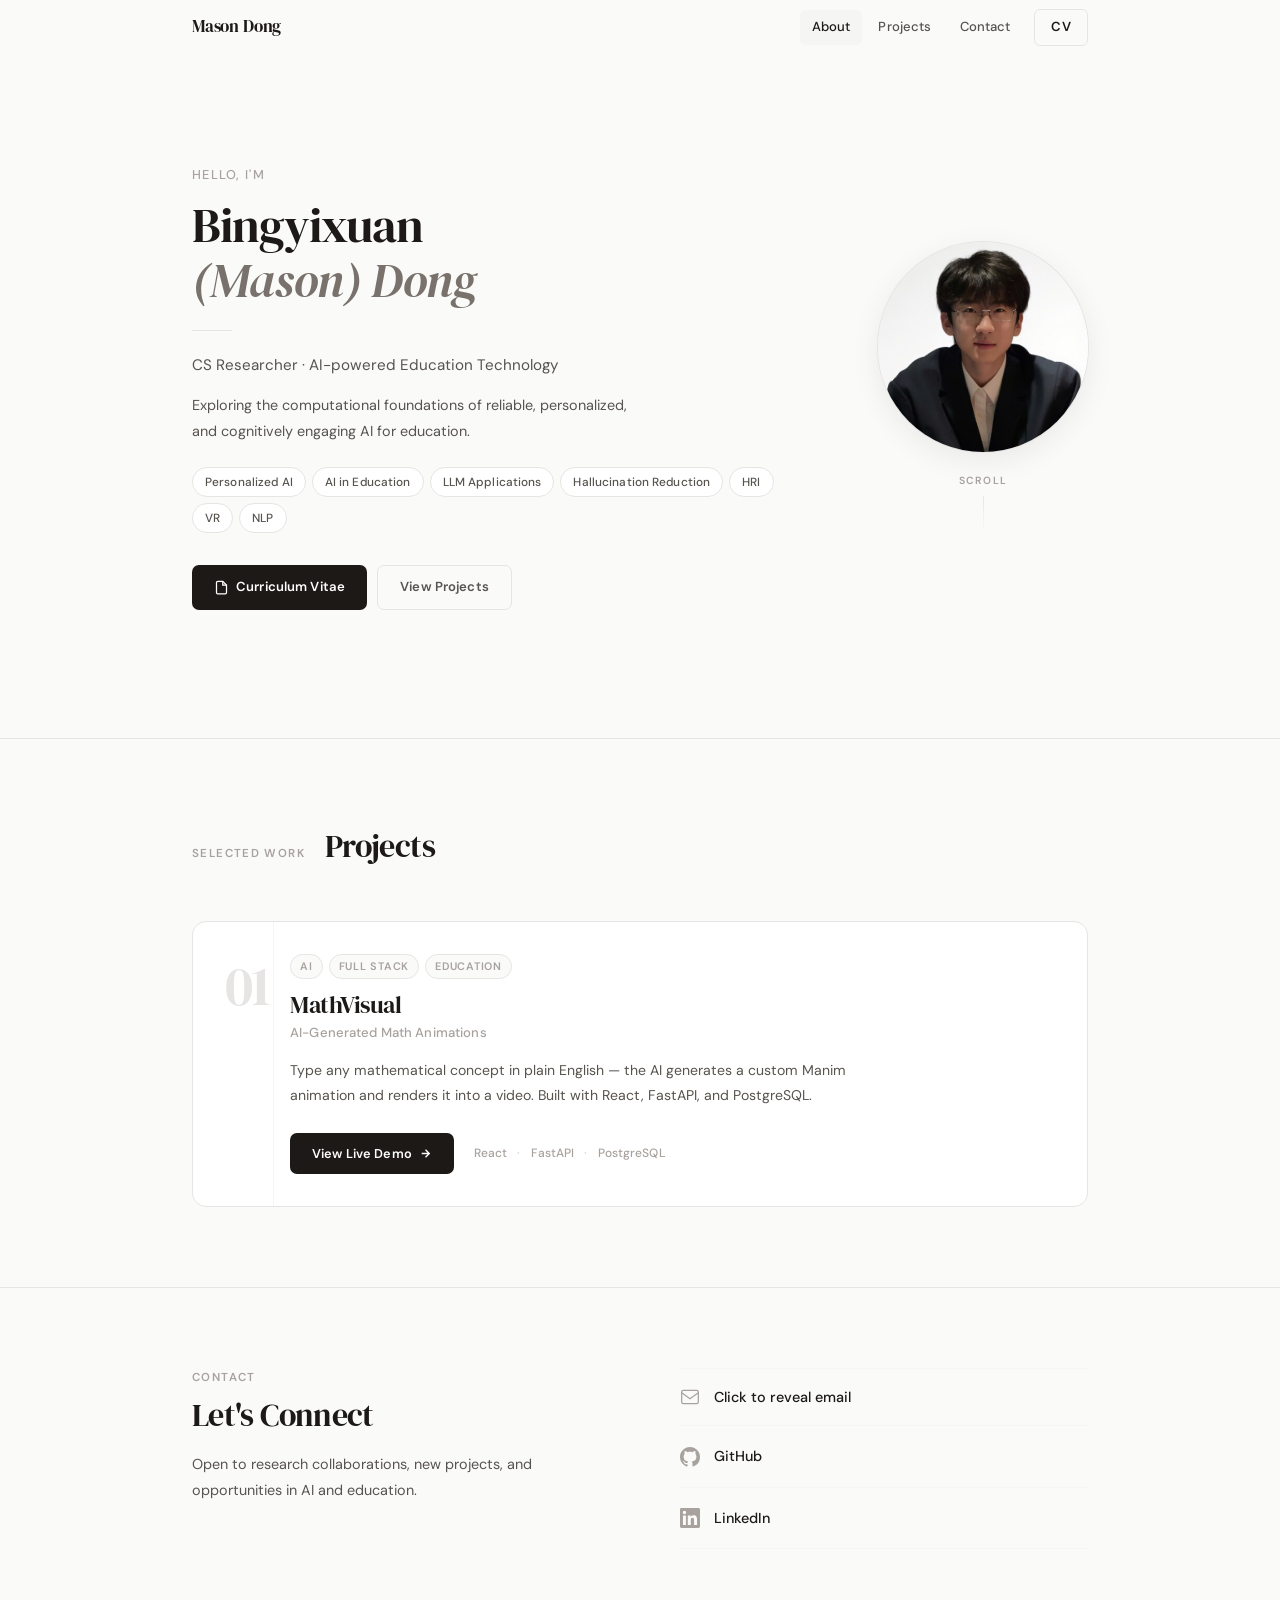
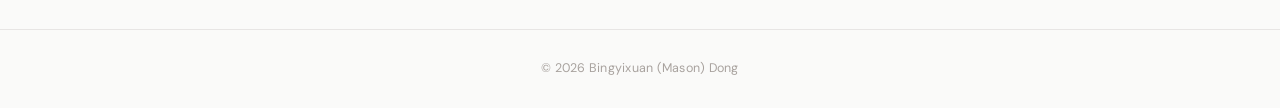
==== old/index.html @ eec5c9a4 "Redesign left board, fix right ribbon string, add old site, reduce intro to 3s - Left board: larger " ====
<!DOCTYPE html>
<html lang="en">
<head>
  <meta charset="UTF-8" />
  <meta name="viewport" content="width=device-width, initial-scale=1.0" />
  <title>Mason Dong — CS Researcher</title>
  <meta name="description" content="Bingyixuan (Mason) Dong — Computer Science researcher specializing in AI-powered education technology." />
  <!-- Google tag (gtag.js) -->
  <script async src="https://www.googletagmanager.com/gtag/js?id=G-XFJW2SNNZV"></script>
  <script>
    window.dataLayer = window.dataLayer || [];
    function gtag(){dataLayer.push(arguments);}
    gtag('js', new Date());
    gtag('config', 'G-XFJW2SNNZV');
  </script>
  <link rel="icon" href="../img/profile.png" />
  <link rel="stylesheet" href="css/style.css" />
  <link rel="preconnect" href="https://fonts.googleapis.com" />
  <link rel="preconnect" href="https://fonts.gstatic.com" crossorigin />
  <link href="https://fonts.googleapis.com/css2?family=DM+Serif+Display:ital@0;1&family=DM+Sans:wght@300;400;500;600&display=swap" rel="stylesheet" />
</head>
<body>

  <!-- ── NAVBAR ─────────────────────────────────── -->
  <header class="navbar" id="navbar">
    <div class="nav-inner container">
      <a href="#hero" class="nav-logo">Mason Dong</a>
      <nav class="nav-links">
        <a href="#hero"     class="nav-link" data-section="hero">About</a>
        <a href="#projects" class="nav-link" data-section="projects">Projects</a>
        <a href="#contact"  class="nav-link" data-section="contact">Contact</a>
        <a href="../BingyixuanResume.pdf" class="nav-cta" target="_blank">CV</a>
      </nav>
      <button class="nav-hamburger" id="hamburger" aria-label="Toggle menu">
        <span></span><span></span>
      </button>
    </div>
    <!-- mobile drawer -->
    <div class="nav-drawer" id="nav-drawer">
      <a href="#hero"     class="drawer-link" data-section="hero">About</a>
      <a href="#projects" class="drawer-link" data-section="projects">Projects</a>
      <a href="#contact"  class="drawer-link" data-section="contact">Contact</a>
      <a href="../BingyixuanResume.pdf" class="drawer-link" target="_blank">CV</a>
    </div>
  </header>

  <!-- ── HERO ───────────────────────────────────── -->
  <section class="hero" id="hero">
    <div class="container hero-content">
      <div class="hero-text reveal">
        <p class="hero-greeting">Hello, I'm</p>
        <h1>Bingyixuan<br><em>(Mason) Dong</em></h1>
        <div class="hero-rule"></div>
        <p class="hero-subtitle">CS Researcher &middot; AI-powered Education Technology</p>
        <p class="hero-desc">Exploring the computational foundations of reliable, personalized, and cognitively engaging AI for education.</p>
        <div class="hero-tags">
          <span class="tag">Personalized AI</span>
          <span class="tag">AI in Education</span>
          <span class="tag">LLM Applications</span>
          <span class="tag">Hallucination Reduction</span>
          <span class="tag">HRI</span>
          <span class="tag">VR</span>
          <span class="tag">NLP</span>
        </div>
        <div class="hero-actions">
          <a href="../BingyixuanResume.pdf" class="btn btn-primary" target="_blank">
            <svg width="15" height="15" viewBox="0 0 24 24" fill="none" stroke="currentColor" stroke-width="2"><path d="M14 2H6a2 2 0 00-2 2v16a2 2 0 002 2h12a2 2 0 002-2V8z"/><polyline points="14 2 14 8 20 8"/></svg>
            Curriculum Vitae
          </a>
          <a href="#projects" class="btn btn-ghost">View Projects</a>
        </div>
      </div>
      <div class="hero-portrait reveal reveal-delay-1">
        <div class="portrait-frame">
          <img src="../face.jpg" alt="Mason Dong" />
        </div>
        <div class="portrait-scroll-hint">
          <span>scroll</span>
          <div class="scroll-line"></div>
        </div>
      </div>
    </div>
  </section>

  <!-- ── PROJECTS ──────────────────────────────── -->
  <section class="section" id="projects">
    <div class="container">
      <div class="section-header reveal">
        <p class="section-label">Selected Work</p>
        <h2>Projects</h2>
      </div>

      <div class="projects-grid">

        <!-- MathVisual -->
        <article class="project-card reveal" data-num="01">
          <div class="project-card-inner">
            <div class="project-num">01</div>
            <div class="project-body">
              <div class="project-meta">
                <span class="project-tag">AI</span>
                <span class="project-tag">Full Stack</span>
                <span class="project-tag">Education</span>
              </div>
              <h3 class="project-title">MathVisual</h3>
              <p class="project-subtitle">AI-Generated Math Animations</p>
              <p class="project-desc">
                Type any mathematical concept in plain English — the AI generates a custom
                Manim animation and renders it into a video. Built with React, FastAPI, and PostgreSQL.
              </p>
              <div class="project-footer">
                <a href="../mathvisual/" target="_blank" rel="noopener noreferrer" class="btn btn-primary project-btn">
                  View Live Demo
                  <svg width="13" height="13" viewBox="0 0 24 24" fill="none" stroke="currentColor" stroke-width="2.5"><path d="M5 12h14M12 5l7 7-7 7"/></svg>
                </a>
                <div class="project-stack">
                  <span>React</span><span>FastAPI</span><span>PostgreSQL</span>
                </div>
              </div>
            </div>
          </div>
        </article>

      </div>
    </div>
  </section>

  <!-- ── CONTACT ───────────────────────────────── -->
  <section class="section section-contact" id="contact">
    <div class="container contact-container">
      <div class="contact-text reveal">
        <p class="section-label">Contact</p>
        <h2>Let's Connect</h2>
        <p class="contact-desc">Open to research collaborations, new projects, and opportunities in AI and education.</p>
      </div>
      <div class="contact-links reveal reveal-delay-1">
        <button class="contact-link" id="email-reveal" onclick="revealEmail()">
          <svg width="20" height="20" viewBox="0 0 24 24" fill="none" stroke="currentColor" stroke-width="1.5"><rect x="2" y="4" width="20" height="16" rx="2"/><path d="M22 7l-10 7L2 7"/></svg>
          <span>Click to reveal email</span>
          <svg class="link-arrow" width="16" height="16" viewBox="0 0 24 24" fill="none" stroke="currentColor" stroke-width="2"><path d="M5 12h14M12 5l7 7-7 7"/></svg>
        </button>
        <a href="https://github.com/bingdong45" target="_blank" rel="noopener noreferrer" class="contact-link">
          <svg width="20" height="20" viewBox="0 0 24 24" fill="currentColor"><path d="M12 0C5.37 0 0 5.37 0 12c0 5.31 3.435 9.795 8.205 11.385.6.105.825-.255.825-.57 0-.285-.015-1.23-.015-2.235-3.015.555-3.795-.735-4.035-1.41-.135-.345-.72-1.41-1.23-1.695-.42-.225-1.02-.78-.015-.795.945-.015 1.62.87 1.845 1.23 1.08 1.815 2.805 1.305 3.495.99.105-.78.42-1.305.765-1.605-2.67-.3-5.46-1.335-5.46-5.925 0-1.305.465-2.385 1.23-3.225-.12-.3-.54-1.53.12-3.18 0 0 1.005-.315 3.3 1.23.96-.27 1.98-.405 3-.405s2.04.135 3 .405c2.295-1.56 3.3-1.23 3.3-1.23.66 1.65.24 2.88.12 3.18.765.84 1.23 1.905 1.23 3.225 0 4.605-2.805 5.625-5.475 5.925.435.375.81 1.095.81 2.22 0 1.605-.015 2.895-.015 3.3 0 .315.225.69.825.57A12.02 12.02 0 0024 12c0-6.63-5.37-12-12-12z"/></svg>
          <span>GitHub</span>
          <svg class="link-arrow" width="16" height="16" viewBox="0 0 24 24" fill="none" stroke="currentColor" stroke-width="2"><path d="M5 12h14M12 5l7 7-7 7"/></svg>
        </a>
        <a href="https://www.linkedin.com/in/bingyixuan-dong-866819302/" target="_blank" rel="noopener noreferrer" class="contact-link">
          <svg width="20" height="20" viewBox="0 0 24 24" fill="currentColor"><path d="M20.447 20.452h-3.554v-5.569c0-1.328-.027-3.037-1.852-3.037-1.853 0-2.136 1.445-2.136 2.939v5.667H9.351V9h3.414v1.561h.046c.477-.9 1.637-1.85 3.37-1.85 3.601 0 4.267 2.37 4.267 5.455v6.286zM5.337 7.433a2.062 2.062 0 01-2.063-2.065 2.064 2.064 0 112.063 2.065zm1.782 13.019H3.555V9h3.564v11.452zM22.225 0H1.771C.792 0 0 .774 0 1.729v20.542C0 23.227.792 24 1.771 24h20.451C23.2 24 24 23.227 24 22.271V1.729C24 .774 23.2 0 22.222 0h.003z"/></svg>
          <span>LinkedIn</span>
          <svg class="link-arrow" width="16" height="16" viewBox="0 0 24 24" fill="none" stroke="currentColor" stroke-width="2"><path d="M5 12h14M12 5l7 7-7 7"/></svg>
        </a>
      </div>
    </div>
  </section>

  <!-- ── FOOTER ────────────────────────────────── -->
  <footer class="footer">
    <div class="container">
      <p>&copy; 2026 Bingyixuan (Mason) Dong</p>
    </div>
  </footer>

  <script src="js/main.js"></script>
</body>
</html>
---- old/css/style.css ----
/* ========================================
   Custom Properties
   ======================================== */
:root {
  --color-bg: #fafaf9;
  --color-surface: #ffffff;
  --color-text: #1c1917;
  --color-text-secondary: #57534e;
  --color-text-tertiary: #a8a29e;
  --color-primary: #1c1917;
  --color-accent: #78716c;
  --color-border: #e7e5e4;
  --color-border-light: #f5f5f4;
  --nav-h: 56px;
  --font-display: "DM Serif Display", Georgia, serif;
  --font-sans: "DM Sans", -apple-system, BlinkMacSystemFont, sans-serif;
  --ease: cubic-bezier(0.4, 0, 0.2, 1);
  --ease-out: cubic-bezier(0.16, 1, 0.3, 1);
}

/* ========================================
   Reset & Base
   ======================================== */
*, *::before, *::after {
  margin: 0;
  padding: 0;
  box-sizing: border-box;
}

html {
  scroll-behavior: smooth;
  -webkit-font-smoothing: antialiased;
}

body {
  font-family: var(--font-sans);
  font-size: 15px;
  line-height: 1.7;
  color: var(--color-text);
  background: var(--color-bg);
  padding-top: var(--nav-h);
}

img { max-width: 100%; display: block; }
a   { color: inherit; text-decoration: none; }
ul  { list-style: none; }

.container {
  max-width: 960px;
  margin: 0 auto;
  padding: 0 32px;
}

/* ========================================
   Navbar
   ======================================== */
.navbar {
  position: fixed;
  top: 0; left: 0; right: 0;
  z-index: 100;
  height: var(--nav-h);
  background: rgba(250, 250, 249, 0.88);
  backdrop-filter: blur(12px);
  -webkit-backdrop-filter: blur(12px);
  border-bottom: 1px solid transparent;
  transition: border-color 0.3s var(--ease), box-shadow 0.3s var(--ease);
}

.navbar.scrolled {
  border-color: var(--color-border);
  box-shadow: 0 1px 12px rgba(0,0,0,0.05);
}

.nav-inner {
  height: 100%;
  display: flex;
  align-items: center;
  justify-content: space-between;
}

.nav-logo {
  font-family: var(--font-display);
  font-size: 1.05rem;
  font-weight: 400;
  color: var(--color-text);
  letter-spacing: -0.01em;
  transition: opacity 0.2s;
}

.nav-logo:hover { opacity: 0.65; }

.nav-links {
  display: flex;
  align-items: center;
  gap: 4px;
}

.nav-link {
  font-size: 0.82rem;
  font-weight: 500;
  color: var(--color-text-secondary);
  padding: 6px 12px;
  border-radius: 6px;
  transition: color 0.2s, background 0.2s;
  letter-spacing: 0.01em;
}

.nav-link:hover,
.nav-link.active {
  color: var(--color-text);
  background: var(--color-border-light);
}

.nav-cta {
  font-size: 0.82rem;
  font-weight: 600;
  color: var(--color-text);
  padding: 6px 16px;
  border-radius: 6px;
  border: 1px solid var(--color-border);
  margin-left: 8px;
  transition: all 0.2s var(--ease);
  letter-spacing: 0.02em;
}

.nav-cta:hover {
  background: var(--color-primary);
  color: #fff;
  border-color: var(--color-primary);
}

/* Hamburger (mobile) */
.nav-hamburger {
  display: none;
  flex-direction: column;
  gap: 5px;
  background: none;
  border: none;
  cursor: pointer;
  padding: 4px;
}

.nav-hamburger span {
  display: block;
  width: 22px;
  height: 1.5px;
  background: var(--color-text);
  border-radius: 2px;
  transition: all 0.25s var(--ease);
  transform-origin: center;
}

.nav-hamburger.open span:first-child {
  transform: translateY(6.5px) rotate(45deg);
}

.nav-hamburger.open span:last-child {
  transform: translateY(-6.5px) rotate(-45deg);
}

/* Mobile drawer */
.nav-drawer {
  display: none;
  flex-direction: column;
  background: var(--color-surface);
  border-top: 1px solid var(--color-border);
  padding: 12px 24px 20px;
  gap: 2px;
  box-shadow: 0 8px 24px rgba(0,0,0,0.06);
}

.nav-drawer.open { display: flex; }

.drawer-link {
  font-size: 0.9rem;
  font-weight: 500;
  color: var(--color-text-secondary);
  padding: 10px 0;
  border-bottom: 1px solid var(--color-border-light);
  transition: color 0.2s;
}

.drawer-link:last-child { border-bottom: none; }
.drawer-link:hover { color: var(--color-text); }

/* ========================================
   Hero
   ======================================== */
.hero {
  min-height: calc(82vh - var(--nav-h));
  display: flex;
  align-items: center;
  padding: 60px 0 80px;
}

.hero-content {
  display: grid;
  grid-template-columns: 1fr auto;
  gap: 80px;
  align-items: center;
  width: 100%;
}

.hero-greeting {
  font-size: 0.8rem;
  font-weight: 500;
  letter-spacing: 0.1em;
  text-transform: uppercase;
  color: var(--color-text-tertiary);
  margin-bottom: 12px;
}

.hero h1 {
  font-family: var(--font-display);
  font-size: 3rem;
  font-weight: 400;
  line-height: 1.15;
  color: var(--color-text);
  letter-spacing: -0.02em;
  margin-bottom: 0;
}

.hero h1 em {
  font-style: italic;
  color: var(--color-accent);
}

.hero-rule {
  width: 40px;
  height: 1px;
  background: var(--color-border);
  margin: 22px 0;
}

.hero-subtitle {
  font-size: 0.95rem;
  color: var(--color-text-secondary);
  margin-bottom: 14px;
  font-weight: 400;
}

.hero-desc {
  font-size: 0.9rem;
  color: var(--color-text-secondary);
  max-width: 460px;
  line-height: 1.8;
  margin-bottom: 22px;
}

.hero-tags {
  display: flex;
  flex-wrap: wrap;
  gap: 6px;
  margin-bottom: 32px;
}

.tag {
  padding: 4px 12px;
  background: var(--color-surface);
  color: var(--color-text-secondary);
  border: 1px solid var(--color-border);
  border-radius: 100px;
  font-size: 0.74rem;
  font-weight: 500;
  letter-spacing: 0.01em;
  transition: all 0.2s var(--ease);
}

.tag:hover {
  border-color: var(--color-accent);
  color: var(--color-text);
}

.hero-actions {
  display: flex;
  gap: 10px;
  flex-wrap: wrap;
}

/* Portrait */
.hero-portrait {
  display: flex;
  flex-direction: column;
  align-items: center;
  gap: 20px;
}

.portrait-frame {
  width: 210px;
  height: 210px;
  border-radius: 50%;
  overflow: hidden;
  position: relative;
  box-shadow:
    0 0 0 1px var(--color-border),
    0 8px 30px rgba(0, 0, 0, 0.07);
}

.portrait-frame img {
  width: 100%;
  height: 100%;
  object-fit: cover;
}

.portrait-scroll-hint {
  display: flex;
  flex-direction: column;
  align-items: center;
  gap: 6px;
  opacity: 0;
  animation: fadeIn 1s var(--ease-out) 1.2s forwards;
}

.portrait-scroll-hint span {
  font-size: 0.65rem;
  font-weight: 600;
  letter-spacing: 0.12em;
  text-transform: uppercase;
  color: var(--color-text-tertiary);
}

.scroll-line {
  width: 1px;
  height: 36px;
  background: linear-gradient(to bottom, var(--color-border), transparent);
  animation: scrollPulse 2s ease-in-out 1.5s infinite;
}

@keyframes scrollPulse {
  0%, 100% { opacity: 0.4; transform: scaleY(1); }
  50%       { opacity: 1;   transform: scaleY(1.15); }
}

@keyframes fadeIn {
  to { opacity: 1; }
}

/* ========================================
   Buttons
   ======================================== */
.btn {
  display: inline-flex;
  align-items: center;
  gap: 7px;
  padding: 10px 22px;
  border-radius: 7px;
  font-size: 0.82rem;
  font-weight: 600;
  letter-spacing: 0.01em;
  transition: all 0.2s var(--ease);
  cursor: pointer;
  border: none;
  font-family: var(--font-sans);
}

.btn-primary {
  background: var(--color-primary);
  color: #fff;
}

.btn-primary:hover {
  background: #0c0a09;
  transform: translateY(-1px);
  box-shadow: 0 4px 14px rgba(0, 0, 0, 0.18);
}

.btn-ghost {
  background: transparent;
  color: var(--color-text-secondary);
  border: 1px solid var(--color-border);
}

.btn-ghost:hover {
  border-color: var(--color-accent);
  color: var(--color-text);
  transform: translateY(-1px);
}

/* ========================================
   Section shared
   ======================================== */
.section {
  padding: 80px 0;
  border-top: 1px solid var(--color-border);
}

.section-header {
  display: flex;
  align-items: baseline;
  gap: 20px;
  margin-bottom: 48px;
}

.section-label {
  font-size: 0.72rem;
  font-weight: 600;
  letter-spacing: 0.12em;
  text-transform: uppercase;
  color: var(--color-text-tertiary);
}

.section h2,
.section-header h2 {
  font-family: var(--font-display);
  font-size: 2rem;
  font-weight: 400;
  color: var(--color-text);
  letter-spacing: -0.02em;
}

/* ========================================
   Projects
   ======================================== */
.projects-grid {
  display: flex;
  flex-direction: column;
  gap: 20px;
}

.project-card {
  position: relative;
  border: 1px solid var(--color-border);
  border-radius: 14px;
  background: var(--color-surface);
  overflow: hidden;
  transition: box-shadow 0.3s var(--ease), transform 0.3s var(--ease), border-color 0.3s var(--ease);
}

.project-card::before {
  content: '';
  position: absolute;
  top: 0; left: 0;
  width: 3px;
  height: 100%;
  background: var(--color-primary);
  transform: scaleY(0);
  transform-origin: top;
  transition: transform 0.35s var(--ease-out);
}

.project-card:hover {
  box-shadow: 0 12px 40px rgba(0, 0, 0, 0.08);
  transform: translateY(-3px);
  border-color: #d4d0ce;
}

.project-card:hover::before {
  transform: scaleY(1);
}

.project-card-inner {
  display: grid;
  grid-template-columns: 80px 1fr;
  gap: 0;
}

.project-num {
  font-family: var(--font-display);
  font-size: 3.5rem;
  font-weight: 400;
  color: var(--color-border);
  line-height: 1;
  padding: 36px 0 36px 32px;
  align-self: start;
  letter-spacing: -0.04em;
  transition: color 0.3s var(--ease);
  user-select: none;
}

.project-card:hover .project-num {
  color: #d4d0ce;
}

.project-body {
  padding: 32px 36px 32px 16px;
  border-left: 1px solid var(--color-border-light);
}

.project-meta {
  display: flex;
  gap: 6px;
  margin-bottom: 12px;
  flex-wrap: wrap;
}

.project-tag {
  padding: 2px 9px;
  background: var(--color-bg);
  color: var(--color-text-tertiary);
  border: 1px solid var(--color-border);
  border-radius: 100px;
  font-size: 0.68rem;
  font-weight: 600;
  letter-spacing: 0.07em;
  text-transform: uppercase;
}

.project-title {
  font-family: var(--font-display);
  font-size: 1.5rem;
  font-weight: 400;
  color: var(--color-text);
  letter-spacing: -0.02em;
  line-height: 1.2;
  margin-bottom: 2px;
}

.project-subtitle {
  font-size: 0.82rem;
  color: var(--color-text-tertiary);
  font-weight: 500;
  margin-bottom: 14px;
  letter-spacing: 0.01em;
}

.project-desc {
  font-size: 0.88rem;
  color: var(--color-text-secondary);
  line-height: 1.8;
  max-width: 560px;
  margin-bottom: 24px;
}

.project-footer {
  display: flex;
  align-items: center;
  gap: 20px;
  flex-wrap: wrap;
}

.project-btn { font-size: 0.8rem; }

.project-stack {
  display: flex;
  gap: 10px;
  font-size: 0.75rem;
  color: var(--color-text-tertiary);
  font-weight: 500;
  letter-spacing: 0.01em;
}

.project-stack span::before {
  content: '·';
  margin-right: 10px;
  opacity: 0.5;
}

.project-stack span:first-child::before { display: none; }

/* ========================================
   Contact
   ======================================== */
.section-contact { border-top: 1px solid var(--color-border); }

.contact-container {
  display: grid;
  grid-template-columns: 1fr 1fr;
  gap: 80px;
  align-items: start;
}

.contact-desc {
  font-size: 0.9rem;
  color: var(--color-text-secondary);
  margin-top: 10px;
  line-height: 1.75;
}

.contact-links {
  display: flex;
  flex-direction: column;
  gap: 0;
}

.contact-link {
  display: flex;
  align-items: center;
  gap: 14px;
  padding: 18px 0;
  border-bottom: 1px solid var(--color-border-light);
  color: var(--color-text);
  font-size: 0.9rem;
  font-weight: 500;
  transition: all 0.2s var(--ease);
  background: none;
  border-top: none;
  border-left: none;
  border-right: none;
  cursor: pointer;
  font-family: var(--font-sans);
  width: 100%;
  text-align: left;
}

.contact-link:first-child { border-top: 1px solid var(--color-border-light); }

.contact-link svg {
  color: var(--color-text-tertiary);
  flex-shrink: 0;
  transition: color 0.2s;
}

.contact-link svg[fill="currentColor"] { fill: var(--color-text-tertiary); }

.contact-link .link-arrow {
  margin-left: auto;
  opacity: 0;
  transform: translateX(-6px);
  transition: all 0.2s var(--ease);
  color: var(--color-text-secondary);
}

.contact-link:hover { color: var(--color-text); }
.contact-link:hover svg { color: var(--color-text); }
.contact-link:hover svg[fill="currentColor"] { fill: var(--color-text); }
.contact-link:hover .link-arrow { opacity: 1; transform: translateX(0); }

/* ========================================
   Footer
   ======================================== */
.footer {
  padding: 28px 0;
  text-align: center;
  border-top: 1px solid var(--color-border);
}

.footer p {
  font-size: 0.78rem;
  color: var(--color-text-tertiary);
  letter-spacing: 0.02em;
}

/* ========================================
   Scroll Reveal
   ======================================== */
.reveal {
  opacity: 0;
  transform: translateY(18px);
  transition: opacity 0.75s var(--ease-out), transform 0.75s var(--ease-out);
}

.reveal.revealed {
  opacity: 1;
  transform: translateY(0);
}

.reveal-delay-1 { transition-delay: 0.12s; }

/* ========================================
   Responsive
   ======================================== */
@media (max-width: 768px) {
  .container { padding: 0 20px; }

  .nav-links { display: none; }
  .nav-hamburger { display: flex; }

  .hero {
    min-height: auto;
    padding: 40px 0 60px;
  }

  .hero-content {
    grid-template-columns: 1fr;
    text-align: center;
    gap: 36px;
  }

  .hero h1 { font-size: 2.2rem; }

  .hero-desc, .hero-rule {
    margin-left: auto;
    margin-right: auto;
  }

  .hero-tags, .hero-actions { justify-content: center; }

  .hero-portrait { order: -1; }

  .portrait-frame { width: 150px; height: 150px; }

  .portrait-scroll-hint { display: none; }

  .section { padding: 56px 0; }

  .section-header {
    flex-direction: column;
    gap: 4px;
    margin-bottom: 32px;
  }

  .project-card-inner { grid-template-columns: 1fr; }

  .project-num {
    font-size: 2rem;
    padding: 24px 0 0 24px;
  }

  .project-body { padding: 16px 24px 28px; border-left: none; border-top: 1px solid var(--color-border-light); }

  .contact-container {
    grid-template-columns: 1fr;
    gap: 36px;
  }
}

@media (max-width: 480px) {
  .hero h1 { font-size: 1.85rem; }
  .portrait-frame { width: 130px; height: 130px; }
}
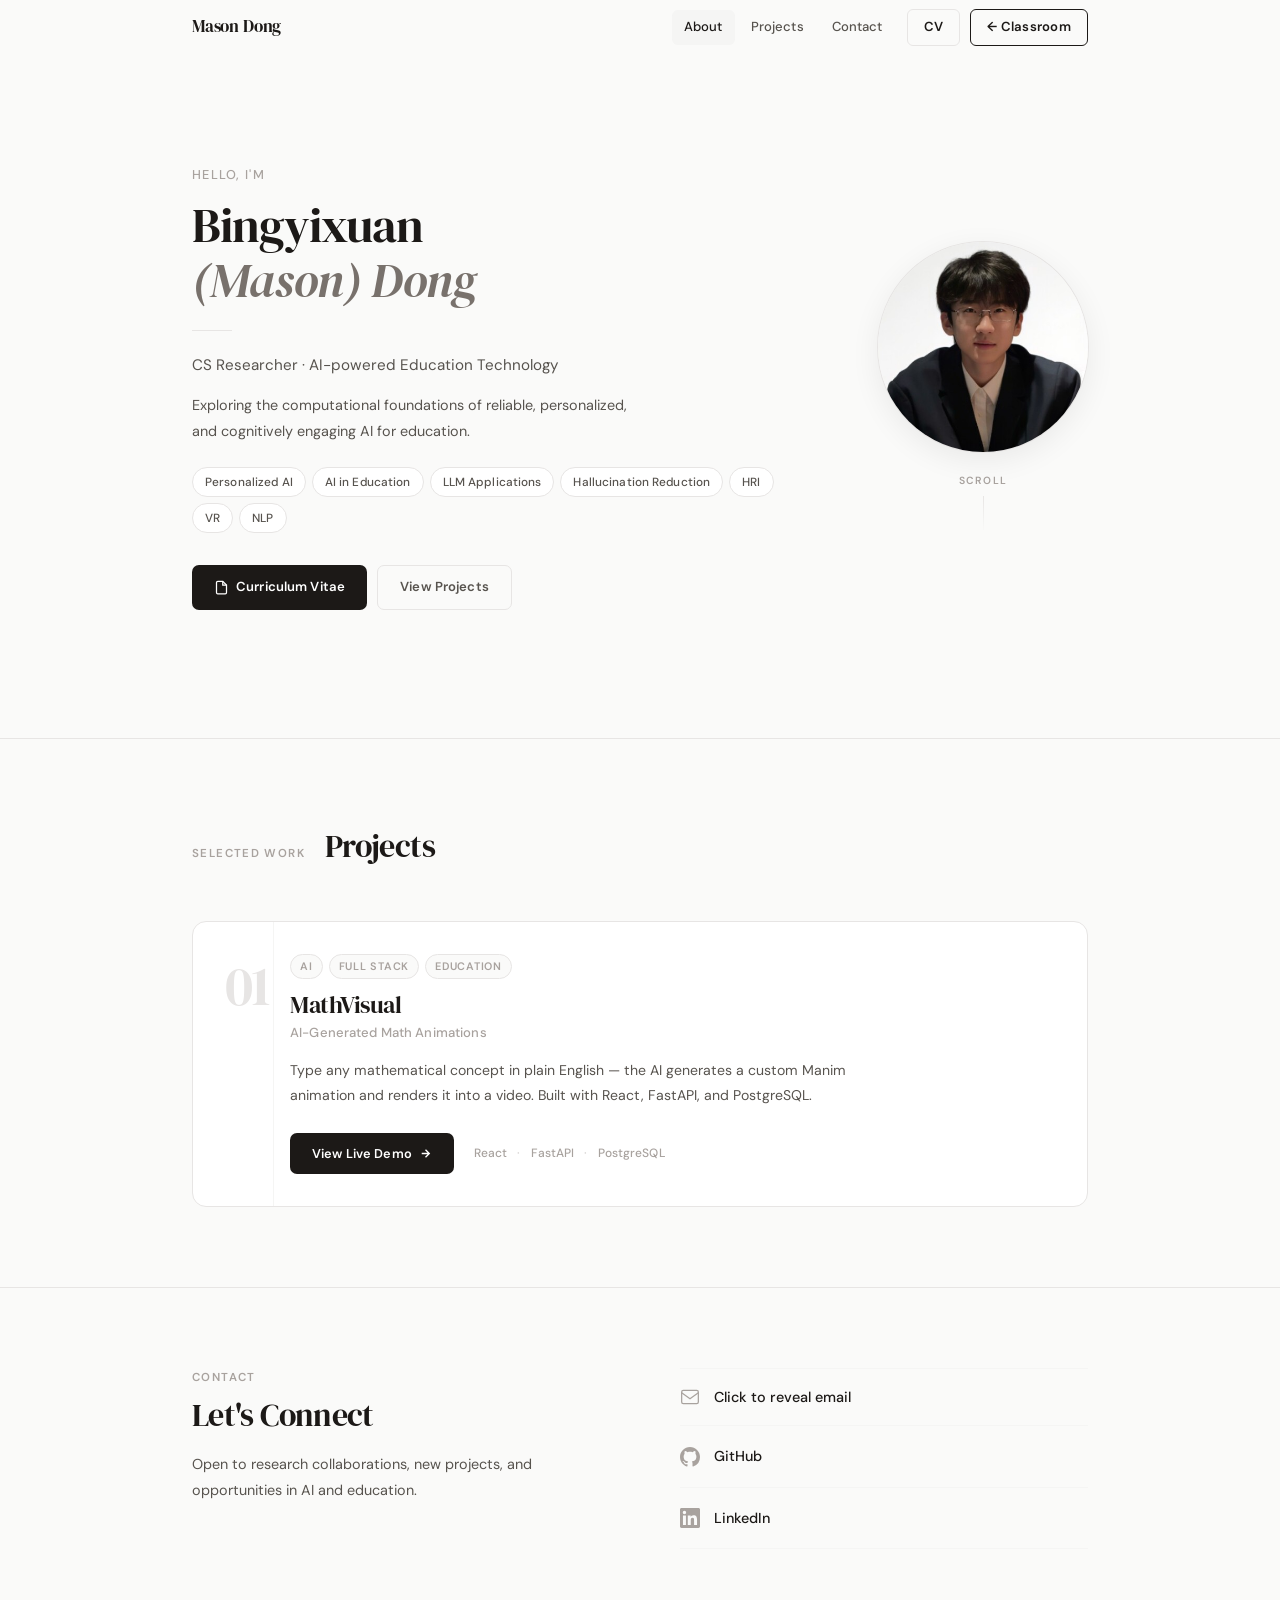
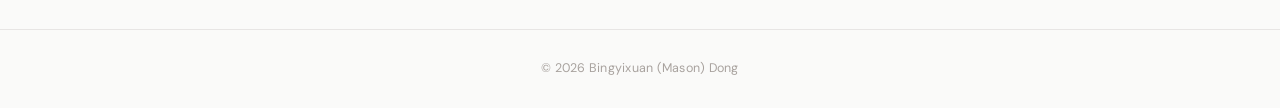
==== commit a060ac9d: "Add back-to-classroom link in old site navbar and mobile drawer Co-Authored-By: Claude Sonnet 4.6 <n" ====
--- a/old/index.html
+++ b/old/index.html
@@ -30,6 +30,7 @@
         <a href="#projects" class="nav-link" data-section="projects">Projects</a>
         <a href="#contact"  class="nav-link" data-section="contact">Contact</a>
         <a href="../BingyixuanResume.pdf" class="nav-cta" target="_blank">CV</a>
+        <a href="../" class="nav-cta" style="background:transparent;border:1px solid currentColor;margin-left:6px;">← Classroom</a>
       </nav>
       <button class="nav-hamburger" id="hamburger" aria-label="Toggle menu">
         <span></span><span></span>
@@ -41,6 +42,7 @@
       <a href="#projects" class="drawer-link" data-section="projects">Projects</a>
       <a href="#contact"  class="drawer-link" data-section="contact">Contact</a>
       <a href="../BingyixuanResume.pdf" class="drawer-link" target="_blank">CV</a>
+      <a href="../" class="drawer-link">← Back to Classroom</a>
     </div>
   </header>
 
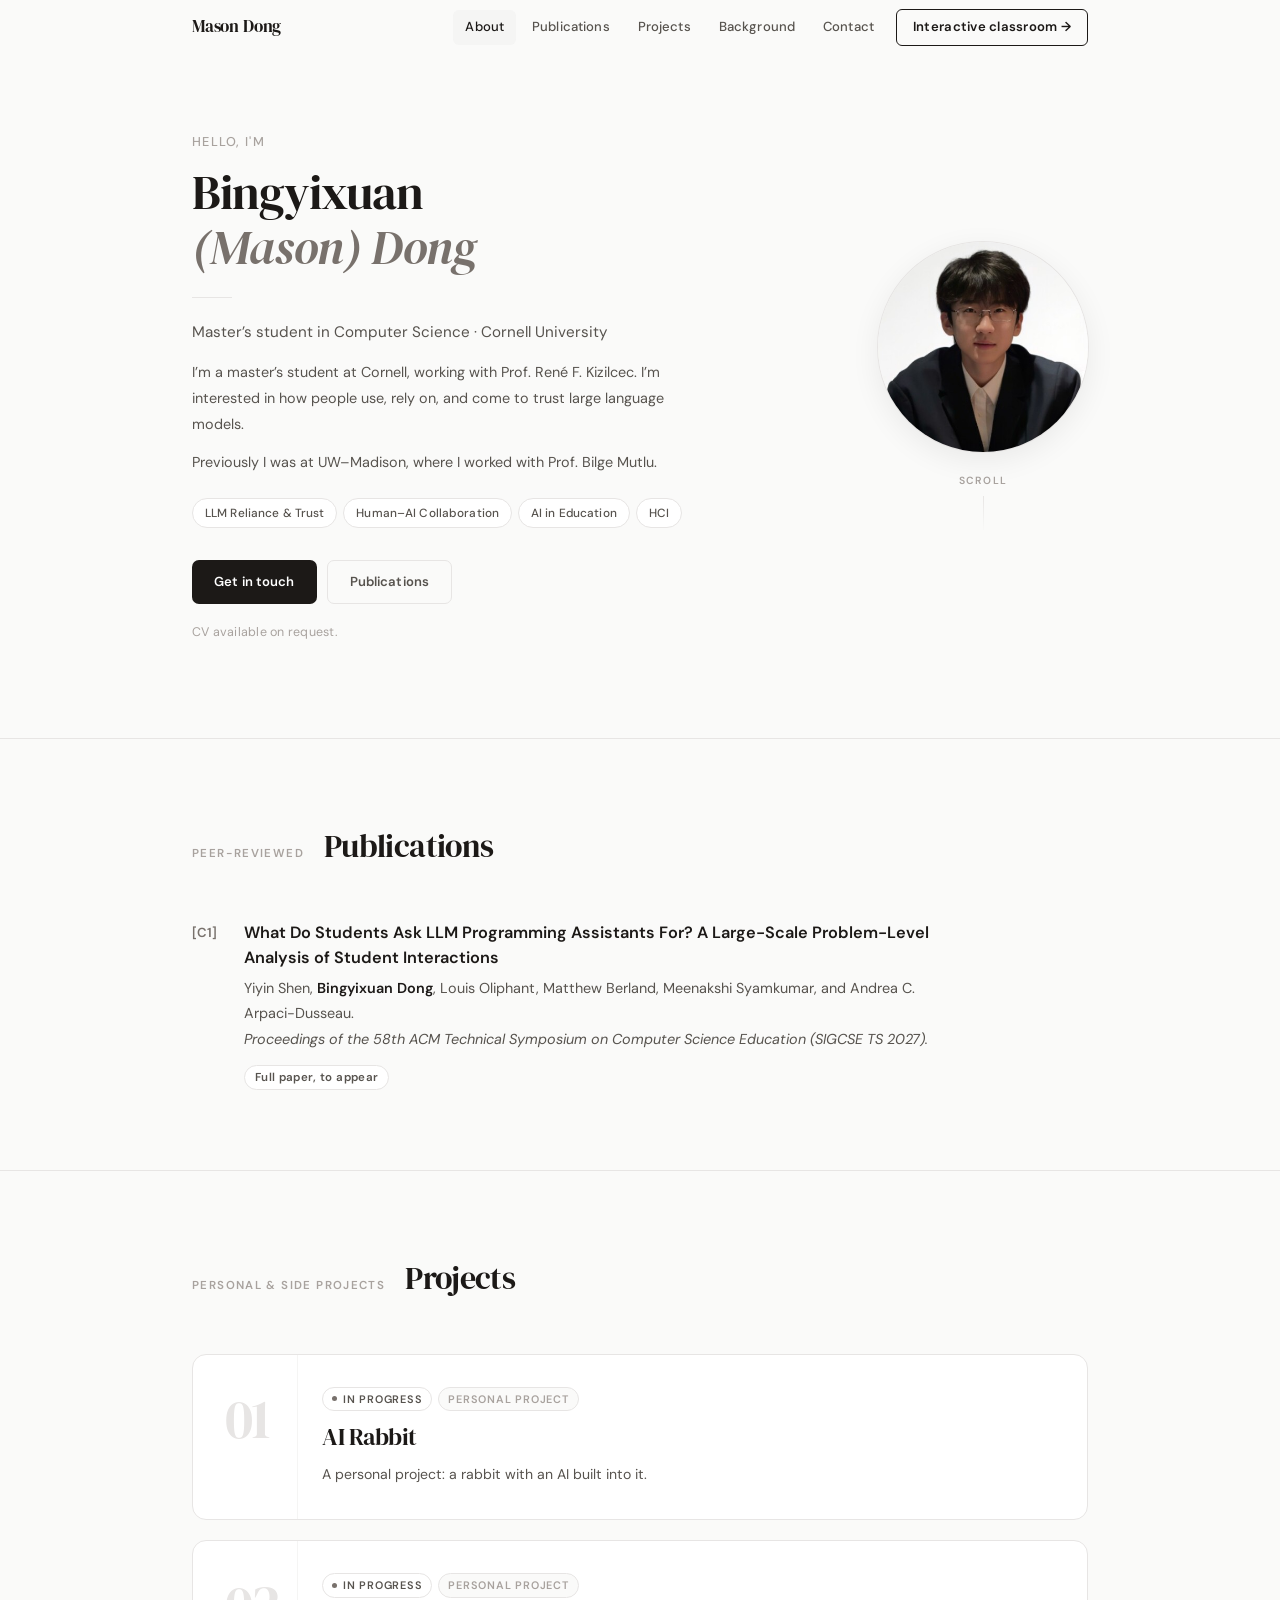
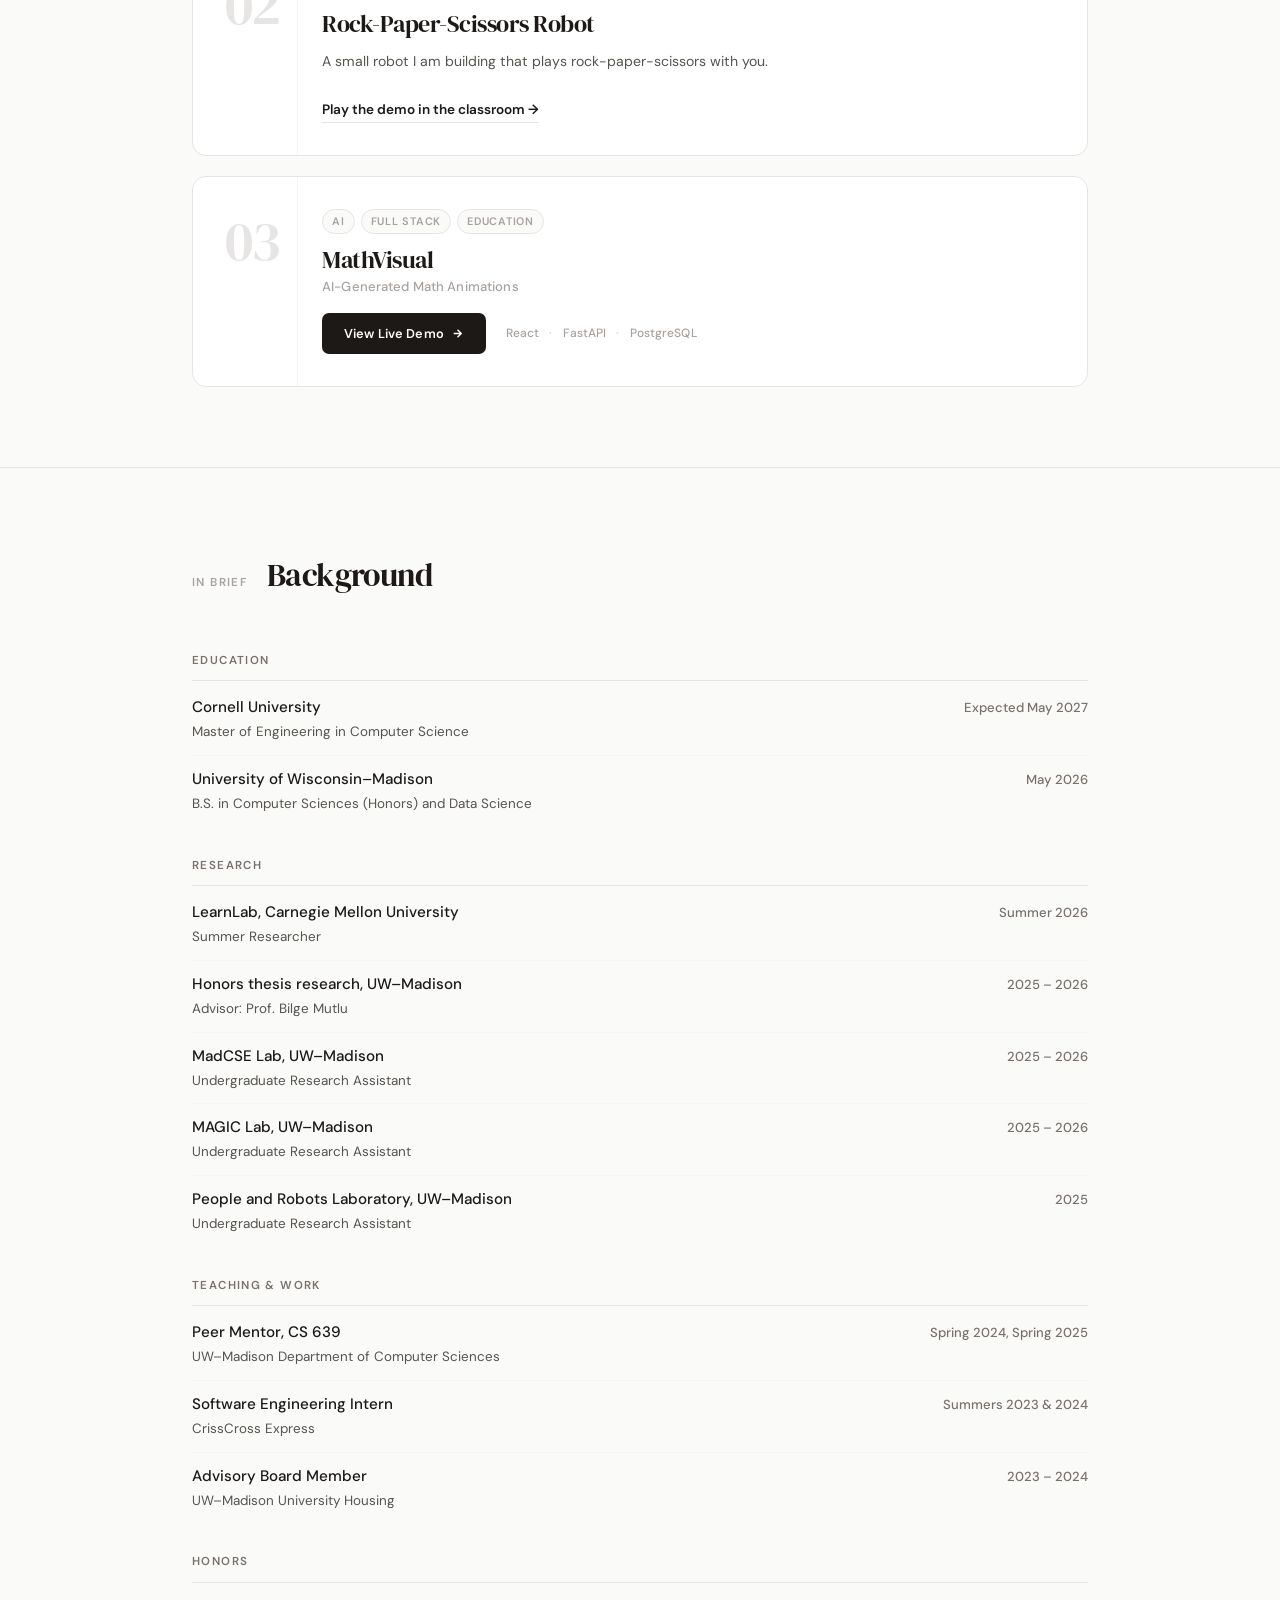
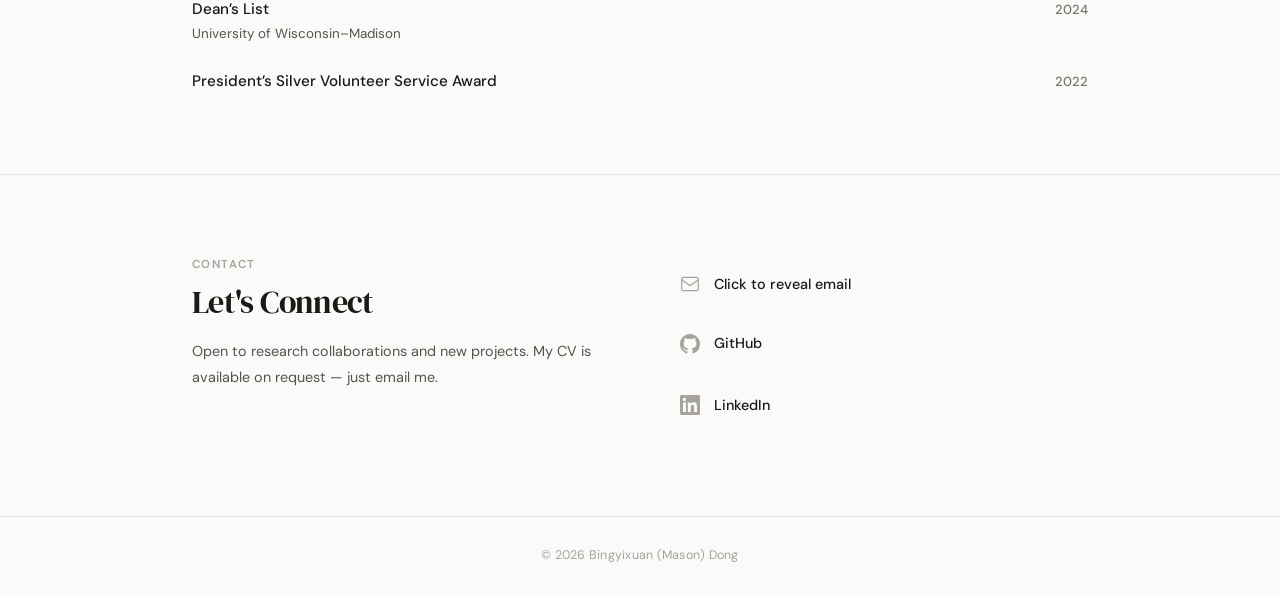
==== commit f3ba986f: "Rework the site: clearer first page, walk-up classroom, short standard page First page - Two side-by" ====
--- a/old/index.html
+++ b/old/index.html
@@ -3,15 +3,15 @@
 <head>
   <meta charset="UTF-8" />
   <meta name="viewport" content="width=device-width, initial-scale=1.0" />
-  <title>Mason Dong — CS Researcher</title>
-  <meta name="description" content="Bingyixuan (Mason) Dong — Computer Science researcher specializing in AI-powered education technology." />
+  <title>Mason Dong — Master’s Student in Computer Science, Cornell University</title>
+  <meta name="description" content="Bingyixuan (Mason) Dong — master’s student in Computer Science at Cornell University, interested in how people use, rely on, and trust large language models." />
   <!-- Google tag (gtag.js) -->
-  <script async src="https://www.googletagmanager.com/gtag/js?id=G-XFJW2SNNZV"></script>
+  <script async src="https://www.googletagmanager.com/gtag/js?id=G-0DX00SNE6S"></script>
   <script>
     window.dataLayer = window.dataLayer || [];
     function gtag(){dataLayer.push(arguments);}
     gtag('js', new Date());
-    gtag('config', 'G-XFJW2SNNZV');
+    gtag('config', 'G-0DX00SNE6S');
   </script>
   <link rel="icon" href="../img/profile.png" />
   <link rel="stylesheet" href="css/style.css" />
@@ -25,12 +25,13 @@
   <header class="navbar" id="navbar">
     <div class="nav-inner container">
       <a href="#hero" class="nav-logo">Mason Dong</a>
-      <nav class="nav-links">
-        <a href="#hero"     class="nav-link" data-section="hero">About</a>
-        <a href="#projects" class="nav-link" data-section="projects">Projects</a>
-        <a href="#contact"  class="nav-link" data-section="contact">Contact</a>
-        <a href="../BingyixuanResume.pdf" class="nav-cta" target="_blank">CV</a>
-        <a href="../" class="nav-cta" style="background:transparent;border:1px solid currentColor;margin-left:6px;">← Classroom</a>
+      <nav class="nav-links" aria-label="Primary">
+        <a href="#hero"         class="nav-link" data-section="hero">About</a>
+        <a href="#publications" class="nav-link" data-section="publications">Publications</a>
+        <a href="#projects"     class="nav-link" data-section="projects">Projects</a>
+        <a href="#background"   class="nav-link" data-section="background">Background</a>
+        <a href="#contact"      class="nav-link" data-section="contact">Contact</a>
+        <a href="../#room" class="nav-cta nav-cta-outline">Interactive classroom →</a>
       </nav>
       <button class="nav-hamburger" id="hamburger" aria-label="Toggle menu">
         <span></span><span></span>
@@ -38,11 +39,12 @@
     </div>
     <!-- mobile drawer -->
     <div class="nav-drawer" id="nav-drawer">
-      <a href="#hero"     class="drawer-link" data-section="hero">About</a>
-      <a href="#projects" class="drawer-link" data-section="projects">Projects</a>
-      <a href="#contact"  class="drawer-link" data-section="contact">Contact</a>
-      <a href="../BingyixuanResume.pdf" class="drawer-link" target="_blank">CV</a>
-      <a href="../" class="drawer-link">← Back to Classroom</a>
+      <a href="#hero"         class="drawer-link" data-section="hero">About</a>
+      <a href="#publications" class="drawer-link" data-section="publications">Publications</a>
+      <a href="#projects"     class="drawer-link" data-section="projects">Projects</a>
+      <a href="#background"   class="drawer-link" data-section="background">Background</a>
+      <a href="#contact"      class="drawer-link" data-section="contact">Contact</a>
+      <a href="../#room" class="drawer-link">Interactive classroom →</a>
     </div>
   </header>
 
@@ -53,24 +55,20 @@
         <p class="hero-greeting">Hello, I'm</p>
         <h1>Bingyixuan<br><em>(Mason) Dong</em></h1>
         <div class="hero-rule"></div>
-        <p class="hero-subtitle">CS Researcher &middot; AI-powered Education Technology</p>
-        <p class="hero-desc">Exploring the computational foundations of reliable, personalized, and cognitively engaging AI for education.</p>
+        <p class="hero-subtitle">Master’s student in Computer Science &middot; Cornell University</p>
+        <p class="hero-desc">I’m a master’s student at Cornell, working with Prof. René F. Kizilcec. I’m interested in how people use, rely on, and come to trust large language models.</p>
+        <p class="hero-desc">Previously I was at UW–Madison, where I worked with Prof. Bilge Mutlu.</p>
         <div class="hero-tags">
-          <span class="tag">Personalized AI</span>
+          <span class="tag">LLM Reliance &amp; Trust</span>
+          <span class="tag">Human–AI Collaboration</span>
           <span class="tag">AI in Education</span>
-          <span class="tag">LLM Applications</span>
-          <span class="tag">Hallucination Reduction</span>
-          <span class="tag">HRI</span>
-          <span class="tag">VR</span>
-          <span class="tag">NLP</span>
+          <span class="tag">HCI</span>
         </div>
         <div class="hero-actions">
-          <a href="../BingyixuanResume.pdf" class="btn btn-primary" target="_blank">
-            <svg width="15" height="15" viewBox="0 0 24 24" fill="none" stroke="currentColor" stroke-width="2"><path d="M14 2H6a2 2 0 00-2 2v16a2 2 0 002 2h12a2 2 0 002-2V8z"/><polyline points="14 2 14 8 20 8"/></svg>
-            Curriculum Vitae
-          </a>
-          <a href="#projects" class="btn btn-ghost">View Projects</a>
+          <a href="#contact" class="btn btn-primary">Get in touch</a>
+          <a href="#publications" class="btn btn-ghost">Publications</a>
         </div>
+        <p class="hero-note">CV available on request.</p>
       </div>
       <div class="hero-portrait reveal reveal-delay-1">
         <div class="portrait-frame">
@@ -84,32 +82,92 @@
     </div>
   </section>
 
+  <!-- ── PUBLICATIONS ──────────────────────────── -->
+  <section class="section" id="publications">
+    <div class="container">
+      <div class="section-header reveal">
+        <p class="section-label">Peer-reviewed</p>
+        <h2>Publications</h2>
+      </div>
+
+      <ol class="pub-list">
+        <li class="pub reveal">
+          <span class="pub-key">[C1]</span>
+          <div class="pub-body">
+            <h3 class="pub-title">What Do Students Ask LLM Programming Assistants For? A Large-Scale Problem-Level Analysis of Student Interactions</h3>
+            <p class="pub-authors">
+              Yiyin Shen, <strong>Bingyixuan Dong</strong>, Louis Oliphant, Matthew Berland,
+              Meenakshi Syamkumar, and Andrea C. Arpaci-Dusseau.
+            </p>
+            <p class="pub-venue">
+              <em>Proceedings of the 58th ACM Technical Symposium on Computer Science Education (SIGCSE TS 2027).</em>
+            </p>
+            <p class="pub-status"><span class="status-tag">Full paper, to appear</span></p>
+          </div>
+        </li>
+      </ol>
+    </div>
+  </section>
+
   <!-- ── PROJECTS ──────────────────────────────── -->
   <section class="section" id="projects">
     <div class="container">
       <div class="section-header reveal">
-        <p class="section-label">Selected Work</p>
+        <p class="section-label">Personal &amp; side projects</p>
         <h2>Projects</h2>
       </div>
 
       <div class="projects-grid">
 
-        <!-- MathVisual -->
+        <!-- AI Rabbit -->
         <article class="project-card reveal" data-num="01">
           <div class="project-card-inner">
             <div class="project-num">01</div>
             <div class="project-body">
               <div class="project-meta">
+                <span class="project-tag project-tag-status">In progress</span>
+                <span class="project-tag">Personal project</span>
+              </div>
+              <h3 class="project-title">AI Rabbit</h3>
+              <p class="project-desc">
+                A personal project: a rabbit with an AI built into it.
+              </p>
+            </div>
+          </div>
+        </article>
+
+        <!-- Rock-Paper-Scissors Robot -->
+        <article class="project-card reveal" data-num="02">
+          <div class="project-card-inner">
+            <div class="project-num">02</div>
+            <div class="project-body">
+              <div class="project-meta">
+                <span class="project-tag project-tag-status">In progress</span>
+                <span class="project-tag">Personal project</span>
+              </div>
+              <h3 class="project-title">Rock-Paper-Scissors Robot</h3>
+              <p class="project-desc">
+                A small robot I am building that plays rock-paper-scissors with you.
+              </p>
+              <div class="project-footer">
+                <a href="../#room" class="text-link">Play the demo in the classroom <span aria-hidden="true">→</span></a>
+              </div>
+            </div>
+          </div>
+        </article>
+
+        <!-- MathVisual -->
+        <article class="project-card reveal" data-num="03">
+          <div class="project-card-inner">
+            <div class="project-num">03</div>
+            <div class="project-body">
+              <div class="project-meta">
                 <span class="project-tag">AI</span>
                 <span class="project-tag">Full Stack</span>
                 <span class="project-tag">Education</span>
               </div>
               <h3 class="project-title">MathVisual</h3>
               <p class="project-subtitle">AI-Generated Math Animations</p>
-              <p class="project-desc">
-                Type any mathematical concept in plain English — the AI generates a custom
-                Manim animation and renders it into a video. Built with React, FastAPI, and PostgreSQL.
-              </p>
               <div class="project-footer">
                 <a href="../mathvisual/" target="_blank" rel="noopener noreferrer" class="btn btn-primary project-btn">
                   View Live Demo
@@ -127,13 +185,95 @@
     </div>
   </section>
 
+  <!-- ── BACKGROUND: education, research, work, honors — names only ── -->
+  <section class="section" id="background">
+    <div class="container">
+      <div class="section-header reveal">
+        <p class="section-label">In brief</p>
+        <h2>Background</h2>
+      </div>
+
+      <div class="cv-group reveal">
+        <h3 class="cv-subhead">Education</h3>
+        <ul class="award-list brief-list">
+          <li class="entry-row">
+            <span class="award-name">Cornell University <span class="row-sub">Master of Engineering in Computer Science</span></span>
+            <span class="entry-meta">Expected May 2027</span>
+          </li>
+          <li class="entry-row">
+            <span class="award-name">University of Wisconsin–Madison <span class="row-sub">B.S. in Computer Sciences (Honors) and Data Science</span></span>
+            <span class="entry-meta">May 2026</span>
+          </li>
+        </ul>
+      </div>
+
+      <div class="cv-group reveal">
+        <h3 class="cv-subhead">Research</h3>
+        <ul class="award-list brief-list">
+          <li class="entry-row">
+            <span class="award-name">LearnLab, Carnegie Mellon University <span class="row-sub">Summer Researcher</span></span>
+            <span class="entry-meta">Summer 2026</span>
+          </li>
+          <li class="entry-row">
+            <span class="award-name">Honors thesis research, UW–Madison <span class="row-sub">Advisor: Prof. Bilge Mutlu</span></span>
+            <span class="entry-meta">2025 – 2026</span>
+          </li>
+          <li class="entry-row">
+            <span class="award-name">MadCSE Lab, UW–Madison <span class="row-sub">Undergraduate Research Assistant</span></span>
+            <span class="entry-meta">2025 – 2026</span>
+          </li>
+          <li class="entry-row">
+            <span class="award-name">MAGIC Lab, UW–Madison <span class="row-sub">Undergraduate Research Assistant</span></span>
+            <span class="entry-meta">2025 – 2026</span>
+          </li>
+          <li class="entry-row">
+            <span class="award-name">People and Robots Laboratory, UW–Madison <span class="row-sub">Undergraduate Research Assistant</span></span>
+            <span class="entry-meta">2025</span>
+          </li>
+        </ul>
+      </div>
+
+      <div class="cv-group reveal">
+        <h3 class="cv-subhead">Teaching &amp; work</h3>
+        <ul class="award-list brief-list">
+          <li class="entry-row">
+            <span class="award-name">Peer Mentor, CS 639 <span class="row-sub">UW–Madison Department of Computer Sciences</span></span>
+            <span class="entry-meta">Spring 2024, Spring 2025</span>
+          </li>
+          <li class="entry-row">
+            <span class="award-name">Software Engineering Intern <span class="row-sub">CrissCross Express</span></span>
+            <span class="entry-meta">Summers 2023 &amp; 2024</span>
+          </li>
+          <li class="entry-row">
+            <span class="award-name">Advisory Board Member <span class="row-sub">UW–Madison University Housing</span></span>
+            <span class="entry-meta">2023 – 2024</span>
+          </li>
+        </ul>
+      </div>
+
+      <div class="cv-group reveal">
+        <h3 class="cv-subhead">Honors</h3>
+        <ul class="award-list brief-list">
+          <li class="entry-row">
+            <span class="award-name">Dean’s List <span class="row-sub">University of Wisconsin–Madison</span></span>
+            <span class="entry-meta">2024</span>
+          </li>
+          <li class="entry-row">
+            <span class="award-name">President’s Silver Volunteer Service Award</span>
+            <span class="entry-meta">2022</span>
+          </li>
+        </ul>
+      </div>
+    </div>
+  </section>
+
   <!-- ── CONTACT ───────────────────────────────── -->
   <section class="section section-contact" id="contact">
     <div class="container contact-container">
       <div class="contact-text reveal">
         <p class="section-label">Contact</p>
         <h2>Let's Connect</h2>
-        <p class="contact-desc">Open to research collaborations, new projects, and opportunities in AI and education.</p>
+        <p class="contact-desc">Open to research collaborations and new projects. My CV is available on request — just email me.</p>
       </div>
       <div class="contact-links reveal reveal-delay-1">
         <button class="contact-link" id="email-reveal" onclick="revealEmail()">
--- a/old/css/style.css
+++ b/old/css/style.css
@@ -242,7 +242,7 @@
 .hero-desc {
   font-size: 0.9rem;
   color: var(--color-text-secondary);
-  max-width: 460px;
+  max-width: 500px;
   line-height: 1.8;
   margin-bottom: 22px;
 }
@@ -547,6 +547,272 @@
 
 .project-stack span:first-child::before { display: none; }
 
+.project-desc:last-child { margin-bottom: 0; }
+.project-title + .project-desc { margin-top: 10px; }
+
+/* two-digit numerals other than "01" need a wider gutter */
+.project-card-inner { grid-template-columns: 104px 1fr; }
+.project-body { padding-left: 24px; }
+
+.project-tag-status {
+  display: inline-flex;
+  align-items: center;
+  gap: 6px;
+  background: var(--color-surface);
+  color: var(--color-text-secondary);
+}
+
+.project-tag-status::before {
+  content: '';
+  width: 5px;
+  height: 5px;
+  border-radius: 50%;
+  background: var(--color-accent);
+}
+
+/* ========================================
+   CV blocks: sub-headings, entries, publications
+   ======================================== */
+.section[id] { scroll-margin-top: var(--nav-h); }
+
+.nav-cta-outline {
+  background: transparent;
+  border-color: currentColor;
+  margin-left: 6px;
+  white-space: nowrap;
+}
+
+.cv-group + .cv-group { margin-top: 52px; }
+
+.cv-subhead {
+  font-size: 0.72rem;
+  font-weight: 600;
+  letter-spacing: 0.12em;
+  text-transform: uppercase;
+  color: var(--color-accent);
+  padding-bottom: 10px;
+  border-bottom: 1px solid var(--color-border);
+}
+
+.lede {
+  font-size: 1rem;
+  line-height: 1.8;
+  color: var(--color-text);
+  max-width: 70ch;
+  margin-top: 20px;
+}
+
+/* Entry: org / role / meta, then bullets or sub-entries */
+.entry {
+  padding: 28px 0;
+  border-bottom: 1px solid var(--color-border-light);
+}
+
+.section-header + .entry { padding-top: 0; }
+.entry:last-child { border-bottom: none; padding-bottom: 0; }
+
+.entry-row {
+  display: flex;
+  align-items: baseline;
+  justify-content: space-between;
+  gap: 4px 24px;
+}
+
+.entry-title {
+  font-family: var(--font-sans);
+  font-size: 1.02rem;
+  font-weight: 600;
+  line-height: 1.45;
+  color: var(--color-text);
+  letter-spacing: -0.005em;
+}
+
+.entry-role {
+  font-size: 0.9rem;
+  line-height: 1.6;
+  color: var(--color-text-secondary);
+  margin-top: 2px;
+}
+
+.entry-pi {
+  display: inline-block;
+  font-weight: 500;
+  color: var(--color-text);
+}
+
+.entry-pi::before {
+  content: '·';
+  margin: 0 8px 0 5px;
+  color: var(--color-text-tertiary);
+  font-weight: 400;
+}
+
+.entry-meta {
+  flex-shrink: 0;
+  font-size: 0.82rem;
+  font-weight: 500;
+  line-height: 1.6;
+  color: var(--color-accent);
+  white-space: nowrap;
+  text-align: right;
+  font-variant-numeric: tabular-nums;
+}
+
+.entry-notes {
+  margin-top: 12px;
+  max-width: 70ch;
+  font-size: 0.9rem;
+  line-height: 1.7;
+  color: var(--color-text-secondary);
+}
+
+.entry-notes p + p { margin-top: 8px; }
+
+.note-label {
+  font-weight: 600;
+  color: var(--color-text);
+}
+
+/* Sub-entry: one project inside a lab */
+.subentry {
+  margin-top: 18px;
+  padding-left: 20px;
+  border-left: 1px solid var(--color-border);
+}
+
+.subentry-title {
+  font-family: var(--font-sans);
+  font-size: 0.92rem;
+  font-weight: 600;
+  line-height: 1.5;
+  color: var(--color-text);
+}
+
+.entry-bullets {
+  margin-top: 10px;
+  max-width: 70ch;
+  display: flex;
+  flex-direction: column;
+  gap: 7px;
+}
+
+.subentry > .entry-bullets:first-child { margin-top: 0; }
+
+/* research projects are listed by name only, so consecutive ones sit close together */
+.subentry + .subentry { margin-top: 0; padding-top: 10px; }
+.subentry > .entry-links:first-child { margin-top: 0; }
+
+
+.entry-bullets li {
+  position: relative;
+  padding-left: 16px;
+  font-size: 0.9rem;
+  line-height: 1.7;
+  color: var(--color-text-secondary);
+}
+
+.entry-bullets li::before {
+  content: '';
+  position: absolute;
+  left: 1px;
+  top: 0.78em;
+  width: 4px;
+  height: 4px;
+  border-radius: 50%;
+  background: var(--color-text-tertiary);
+}
+
+.entry-links { margin-top: 12px; }
+
+.text-link {
+  font-size: 0.85rem;
+  font-weight: 600;
+  color: var(--color-text);
+  border-bottom: 1px solid var(--color-border);
+  padding-bottom: 1px;
+  transition: border-color 0.2s var(--ease);
+}
+
+.text-link:hover { border-color: var(--color-text); }
+
+.entry-bullets .text-link { font-size: inherit; font-weight: 500; }
+
+/* Publications */
+.pub-list { list-style: none; }
+
+.pub {
+  display: grid;
+  grid-template-columns: 44px 1fr;
+  gap: 0 8px;
+  padding: 24px 0;
+  border-bottom: 1px solid var(--color-border-light);
+}
+
+.pub:first-child { padding-top: 0; }
+.pub:last-child { border-bottom: none; padding-bottom: 0; }
+
+.pub-key {
+  font-size: 0.82rem;
+  font-weight: 600;
+  line-height: 1.85;
+  color: var(--color-accent);
+  font-variant-numeric: tabular-nums;
+}
+
+.pub-body { max-width: 70ch; }
+
+.pub-title {
+  font-family: var(--font-sans);
+  font-size: 1.02rem;
+  font-weight: 600;
+  line-height: 1.5;
+  color: var(--color-text);
+}
+
+.pub-authors,
+.pub-venue {
+  font-size: 0.9rem;
+  line-height: 1.7;
+  color: var(--color-text-secondary);
+  margin-top: 6px;
+}
+
+.pub-authors strong {
+  font-weight: 600;
+  color: var(--color-text);
+}
+
+.pub-venue { margin-top: 2px; }
+
+.pub-status { margin-top: 12px; }
+
+.status-tag {
+  display: inline-block;
+  padding: 2px 10px;
+  background: var(--color-surface);
+  color: var(--color-text-secondary);
+  border: 1px solid var(--color-border);
+  border-radius: 100px;
+  font-size: 0.72rem;
+  font-weight: 600;
+  letter-spacing: 0.03em;
+}
+
+/* Honors & awards */
+.award-list li {
+  padding: 14px 0;
+  border-bottom: 1px solid var(--color-border-light);
+}
+
+.award-list li:first-child { padding-top: 0; }
+.award-list li:last-child { border-bottom: none; padding-bottom: 0; }
+
+.award-name {
+  font-size: 0.95rem;
+  font-weight: 500;
+  color: var(--color-text);
+}
+
 /* ========================================
    Contact
    ======================================== */
@@ -649,11 +915,73 @@
 /* ========================================
    Responsive
    ======================================== */
+/* The full nav needs ~870px of container; switch to the drawer before it gets cramped */
+@media (max-width: 1000px) {
+  .nav-links { display: none; }
+  .nav-hamburger { display: flex; }
+}
+
+@media (prefers-reduced-motion: reduce) {
+  html { scroll-behavior: auto; }
+  .reveal { opacity: 1; transform: none; transition: none; }
+}
+
+@media print {
+  .reveal { opacity: 1; transform: none; }
+  .navbar, .portrait-scroll-hint { display: none; }
+  body { padding-top: 0; }
+}
+
 @media (max-width: 768px) {
   .container { padding: 0 20px; }
 
   .nav-links { display: none; }
   .nav-hamburger { display: flex; }
+
+  .cv-group + .cv-group { margin-top: 40px; }
+
+  .entry { padding: 24px 0; }
+
+  /* dates and locations drop under the title instead of sitting right */
+  .entry-row {
+    flex-direction: column;
+    align-items: flex-start;
+    gap: 2px;
+  }
+
+  .entry-meta {
+    text-align: left;
+    white-space: normal;
+  }
+
+  /* entry header reads: title, role, PI, then "location · dates" on one line */
+  .entry-head {
+    display: flex;
+    flex-wrap: wrap;
+    align-items: baseline;
+  }
+
+  .entry-head .entry-row { display: contents; }
+
+  .entry-head .entry-title { order: 1; flex: 0 0 100%; }
+  .entry-head .entry-role  { order: 2; flex: 0 0 100%; }
+  .entry-head .entry-meta  { order: 3; margin-top: 4px; }
+
+  .entry-head .entry-row ~ .entry-row .entry-meta::before {
+    content: '·';
+    margin: 0 7px;
+    color: var(--color-text-tertiary);
+  }
+
+  .entry-pi { display: block; }
+  .entry-pi::before { content: none; }
+
+  .subentry { padding-left: 14px; }
+
+  .pub { grid-template-columns: 1fr; }
+  .pub-key { margin-bottom: 2px; }
+
+  .award-list li { gap: 0; }
 
   .hero {
     min-height: auto;
@@ -693,7 +1021,7 @@
 
   .project-num {
     font-size: 2rem;
-    padding: 24px 0 0 24px;
+    padding: 24px 0 12px 24px;
   }
 
   .project-body { padding: 16px 24px 28px; border-left: none; border-top: 1px solid var(--color-border-light); }
@@ -708,3 +1036,29 @@
   .hero h1 { font-size: 1.85rem; }
   .portrait-frame { width: 130px; height: 130px; }
 }
+
+/* ========================================
+   Short-form additions: bio paragraphs, "CV on request", brief background list
+   ======================================== */
+.hero-desc { max-width: 520px; }
+.hero-desc + .hero-desc { margin-top: -10px; }
+
+.hero-note {
+  margin-top: 18px;
+  font-size: 0.78rem;
+  color: var(--color-text-tertiary);
+  letter-spacing: 0.02em;
+}
+
+.brief-list li { padding: 11px 0; }
+.brief-list li:first-child { padding-top: 14px; }
+
+.row-sub {
+  display: block;
+  font-size: 0.84rem;
+  font-weight: 400;
+  color: var(--color-text-secondary);
+}
+
+.cv-group + .cv-group { margin-top: 40px; }
+
